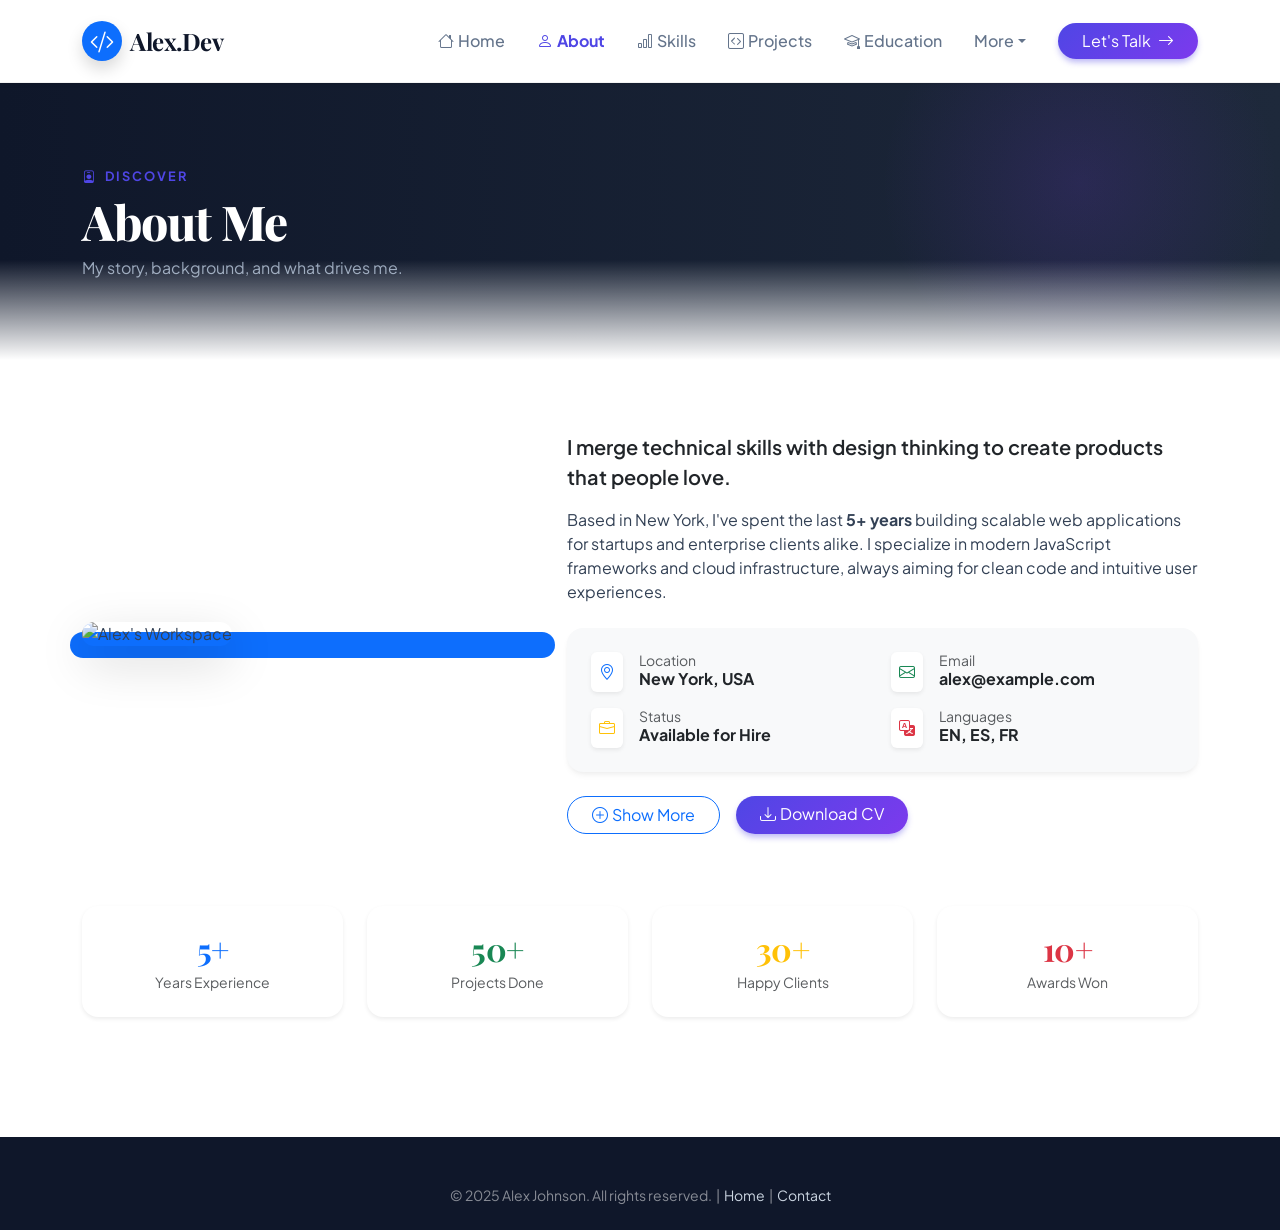
==== resume/about.html @ a3ba7acc "Initial commit" ====
<!DOCTYPE html>
<html lang="en">
<head>
  <meta charset="UTF-8" />
  <meta name="viewport" content="width=device-width, initial-scale=1.0" />
  <title>About – Alex Johnson</title>
  <link href="https://cdn.jsdelivr.net/npm/bootstrap@5.3.2/dist/css/bootstrap.min.css" rel="stylesheet">
  <link href="https://cdn.jsdelivr.net/npm/bootstrap-icons/font/bootstrap-icons.css" rel="stylesheet">
  <link href="css/style.css" rel="stylesheet">
</head>
<body>

  <!-- NAVBAR -->
  <nav class="navbar navbar-expand-lg sticky-top shadow-sm py-3">
    <div class="container">
      <a class="navbar-brand d-flex align-items-center gap-2" href="index.html">
        <div class="bg-primary text-white rounded-circle d-flex align-items-center justify-content-center shadow"
             style="width:40px;height:40px;"><i class="bi bi-code-slash"></i></div>
        Alex.Dev
      </a>
      <button class="navbar-toggler border-0" type="button" data-bs-toggle="collapse" data-bs-target="#navbarNav">
        <span class="navbar-toggler-icon"></span>
      </button>
      <div class="collapse navbar-collapse" id="navbarNav">
        <ul class="navbar-nav ms-auto align-items-lg-center">
          <li class="nav-item"><a class="nav-link px-3" href="index.html"><i class="bi bi-house me-1"></i>Home</a></li>
          <li class="nav-item"><a class="nav-link px-3 active" href="about.html"><i class="bi bi-person me-1"></i>About</a></li>
          <li class="nav-item"><a class="nav-link px-3" href="skills.html"><i class="bi bi-bar-chart me-1"></i>Skills</a></li>
          <li class="nav-item"><a class="nav-link px-3" href="projects.html"><i class="bi bi-code-square me-1"></i>Projects</a></li>
          <li class="nav-item"><a class="nav-link px-3" href="education.html"><i class="bi bi-mortarboard me-1"></i>Education</a></li>
          <li class="nav-item dropdown">
            <a class="nav-link dropdown-toggle px-3" href="#" data-bs-toggle="dropdown">More</a>
            <ul class="dropdown-menu border-0 shadow-lg rounded-3">
              <li><a class="dropdown-item py-2" href="gallery.html"><i class="bi bi-images me-2 text-primary"></i>Gallery</a></li>
              <li><a class="dropdown-item py-2" href="interactive.html"><i class="bi bi-toggles me-2 text-primary"></i>Interactive</a></li>
              <li><a class="dropdown-item py-2" href="contact.html"><i class="bi bi-envelope me-2 text-primary"></i>Contact</a></li>
            </ul>
          </li>
          <li class="nav-item ms-lg-3 mt-3 mt-lg-0">
            <a class="btn btn-primary rounded-pill px-4" href="contact.html">Let's Talk <i class="bi bi-arrow-right ms-1"></i></a>
          </li>
        </ul>
      </div>
    </div>
  </nav>

  <!-- PAGE HERO -->
  <section class="page-hero">
    <div class="container">
      <span class="section-label"><i class="bi bi-person-badge me-2"></i>Discover</span>
      <h1 class="page-hero-title mt-2">About Me</h1>
      <p class="page-hero-sub mt-2">My story, background, and what drives me.</p>
    </div>
    <div class="hero-fade"></div>
  </section>

  <!-- ABOUT SECTION -->
  <section class="py-5">
    <div class="container py-lg-4">
      <div class="row g-5 align-items-center">

        <!-- Image -->
        <div class="col-12 col-lg-5 position-relative">
          <div class="position-absolute top-0 start-0 w-100 h-100 bg-primary rounded-4 opacity-10"
               style="transform:translate(12px,12px);z-index:0"></div>
          <img
            src="https://images.unsplash.com/photo-1498050108023-c5249f4df085?ixlib=rb-4.0.3&auto=format&fit=crop&w=800&q=80"
            alt="Alex's Workspace"
            class="img-fluid rounded-4 shadow-lg position-relative"
          />
        </div>

        <!-- Content -->
        <div class="col-12 col-lg-7">
          <p class="lead text-dark fw-semibold">
            I merge technical skills with design thinking to create products that people love.
          </p>
          <p class="mb-4">
            Based in New York, I've spent the last <strong>5+ years</strong> building scalable web applications
            for startups and enterprise clients alike. I specialize in modern JavaScript frameworks and cloud
            infrastructure, always aiming for clean code and intuitive user experiences.
          </p>

          <!-- Info Grid -->
          <div class="card bg-light border-0 mb-4 p-4">
            <div class="row g-3">
              <div class="col-sm-6">
                <div class="d-flex align-items-center">
                  <div class="bg-white text-primary rounded shadow-sm p-2 me-3"><i class="bi bi-geo-alt"></i></div>
                  <div>
                    <small class="text-muted d-block lh-1">Location</small>
                    <strong class="text-dark">New York, USA</strong>
                  </div>
                </div>
              </div>
              <div class="col-sm-6">
                <div class="d-flex align-items-center">
                  <div class="bg-white text-success rounded shadow-sm p-2 me-3"><i class="bi bi-envelope"></i></div>
                  <div>
                    <small class="text-muted d-block lh-1">Email</small>
                    <strong class="text-dark">alex@example.com</strong>
                  </div>
                </div>
              </div>
              <div class="col-sm-6">
                <div class="d-flex align-items-center">
                  <div class="bg-white text-warning rounded shadow-sm p-2 me-3"><i class="bi bi-briefcase"></i></div>
                  <div>
                    <small class="text-muted d-block lh-1">Status</small>
                    <strong class="text-dark">Available for Hire</strong>
                  </div>
                </div>
              </div>
              <div class="col-sm-6">
                <div class="d-flex align-items-center">
                  <div class="bg-white text-danger rounded shadow-sm p-2 me-3"><i class="bi bi-translate"></i></div>
                  <div>
                    <small class="text-muted d-block lh-1">Languages</small>
                    <strong class="text-dark">EN, ES, FR</strong>
                  </div>
                </div>
              </div>
            </div>
          </div>

          <!-- Hidden extra info -->
          <div id="extra-info" class="d-none mb-4 p-3 border-start border-4 border-primary bg-light rounded-end">
            <p class="mb-0 text-dark">
              Beyond coding, I'm deeply involved in the open-source community and mentor junior developers.
              When I'm offline, you'll find me hiking upstate trails, doing photography, or playing chess in the park.
            </p>
          </div>

          <div class="d-flex gap-3">
            <button id="toggle-extra-info" class="btn btn-outline-primary rounded-pill px-4">
              <i class="bi bi-plus-circle me-1"></i>Show More
            </button>
            <a href="#" class="btn btn-primary rounded-pill px-4">
              <i class="bi bi-download me-1"></i>Download CV
            </a>
          </div>
        </div>
      </div>

      <!-- Stats Row -->
      <div class="row g-4 mt-5">
        <div class="col-6 col-md-3">
          <div class="card text-center p-4 shadow-sm">
            <h2 class="fw-bold text-primary mb-1">5+</h2>
            <p class="text-muted mb-0 small">Years Experience</p>
          </div>
        </div>
        <div class="col-6 col-md-3">
          <div class="card text-center p-4 shadow-sm">
            <h2 class="fw-bold text-success mb-1">50+</h2>
            <p class="text-muted mb-0 small">Projects Done</p>
          </div>
        </div>
        <div class="col-6 col-md-3">
          <div class="card text-center p-4 shadow-sm">
            <h2 class="fw-bold text-warning mb-1">30+</h2>
            <p class="text-muted mb-0 small">Happy Clients</p>
          </div>
        </div>
        <div class="col-6 col-md-3">
          <div class="card text-center p-4 shadow-sm">
            <h2 class="fw-bold text-danger mb-1">10+</h2>
            <p class="text-muted mb-0 small">Awards Won</p>
          </div>
        </div>
      </div>
    </div>
  </section>

  <!-- FOOTER -->
  <footer class="pt-5 pb-4 mt-5">
    <div class="container">
      <div class="text-center text-white-50 small">
        &copy; 2025 Alex Johnson. All rights reserved. &nbsp;|&nbsp;
        <a href="index.html" class="footer-link">Home</a> &nbsp;|&nbsp;
        <a href="contact.html" class="footer-link">Contact</a>
      </div>
    </div>
  </footer>

  <script src="https://code.jquery.com/jquery-3.6.0.min.js"></script>
  <script src="https://cdn.jsdelivr.net/npm/bootstrap@5.3.2/dist/js/bootstrap.bundle.min.js"></script>
  <script src="js/script.js"></script>
</body>
</html>
---- resume/css/style.css ----
@import url('https://fonts.googleapis.com/css2?family=Plus+Jakarta+Sans:wght@300;400;500;600;700;800&family=Playfair+Display:ital,wght@0,600;0,700;1,600&display=swap');

:root {
  --primary-gradient: linear-gradient(135deg, #4f46e5 0%, #7c3aed 100%);
  --secondary-gradient: linear-gradient(135deg, #0ea5e9 0%, #2563eb 100%);
  --dark-gradient: linear-gradient(to right, #0f172a, #1e293b);
  --accent-color: #f59e0b;
  --bg-light: #f8fafc;
  --text-main: #334155;
  --text-heading: #0f172a;
}

html {
  scroll-behavior: smooth;
  scroll-padding-top: 80px;
}

body {
  font-family: 'Plus Jakarta Sans', sans-serif;
  color: var(--text-main);
  background-color: #ffffff;
}

h1, h2, h3, h4, h5, h6, .navbar-brand {
  font-family: 'Playfair Display', serif;
  color: var(--text-heading);
  letter-spacing: -0.02em;
}

/* ─── NAVBAR ─────────────────────────────────────── */
.navbar {
  background: rgba(255, 255, 255, 0.95) !important;
  backdrop-filter: blur(10px);
  border-bottom: 1px solid rgba(0, 0, 0, 0.05);
  transition: all 0.3s ease;
}
.navbar-brand {
  color: var(--text-heading) !important;
  font-weight: 700;
  font-size: 1.5rem;
}
.nav-link {
  color: #64748b !important;
  font-weight: 500;
  transition: color 0.2s;
  font-family: 'Plus Jakarta Sans', sans-serif;
}
.nav-link:hover,
.nav-link.active {
  color: #4f46e5 !important;
}
.nav-link.active {
  font-weight: 700;
}

/* ─── HERO ────────────────────────────────────────── */
.hero-section {
  background: var(--dark-gradient);
  min-height: 100vh;
  display: flex;
  align-items: center;
  position: relative;
  overflow: hidden;
}
.hero-section::before {
  content: '';
  position: absolute;
  width: 600px;
  height: 600px;
  background: radial-gradient(circle, rgba(124, 58, 237, 0.2) 0%, rgba(0, 0, 0, 0) 70%);
  top: -200px;
  right: -100px;
  border-radius: 50%;
}
.hero-title {
  font-size: 4.5rem;
  font-weight: 800;
  line-height: 1.1;
  color: #ffffff;
}
.hero-subtitle {
  font-family: 'Plus Jakarta Sans', sans-serif;
  color: #cbd5e1;
  font-weight: 300;
  font-size: 1.25rem;
}
.profile-img-container {
  position: relative;
  z-index: 1;
}
.profile-img-container::after {
  content: '';
  position: absolute;
  inset: -15px;
  background: var(--primary-gradient);
  border-radius: 50%;
  z-index: -1;
  opacity: 0.5;
  filter: blur(20px);
  animation: pulse 4s cubic-bezier(0.4, 0, 0.6, 1) infinite;
}
@keyframes pulse {
  0%, 100% { opacity: 0.5; transform: scale(1); }
  50%       { opacity: 0.8; transform: scale(1.05); }
}
.profile-img {
  width: 280px;
  height: 280px;
  object-fit: cover;
  border: 4px solid rgba(255, 255, 255, 0.2);
  box-shadow: 0 25px 50px -12px rgba(0, 0, 0, 0.5);
}
.hero-fade {
  position: absolute;
  bottom: 0;
  left: 0;
  width: 100%;
  height: 100px;
  background: linear-gradient(to bottom, transparent, #ffffff);
}

/* ─── SECTION TITLES ──────────────────────────────── */
.section-title {
  font-size: 2.5rem;
  font-weight: 700;
  margin-bottom: 1rem;
  position: relative;
  display: inline-block;
}
.section-title::after {
  content: '';
  position: absolute;
  bottom: 5px;
  left: 0;
  width: 40%;
  height: 8px;
  background: rgba(79, 70, 229, 0.2);
  z-index: -1;
  border-radius: 4px;
}
.section-label {
  font-family: 'Plus Jakarta Sans', sans-serif;
  font-size: 0.8rem;
  font-weight: 700;
  text-transform: uppercase;
  letter-spacing: 2px;
  color: #4f46e5;
}

/* ─── PAGE HERO (non-home pages) ─────────────────── */
.page-hero {
  background: var(--dark-gradient);
  padding: 5rem 0 4rem;
  position: relative;
  overflow: hidden;
}
.page-hero::before {
  content: '';
  position: absolute;
  width: 400px;
  height: 400px;
  background: radial-gradient(circle, rgba(124, 58, 237, 0.15) 0%, transparent 70%);
  top: -100px;
  right: 0;
  border-radius: 50%;
}
.page-hero-title {
  font-size: 3rem;
  font-weight: 800;
  color: #ffffff;
  line-height: 1.1;
}
.page-hero-sub {
  color: #94a3b8;
  font-family: 'Plus Jakarta Sans', sans-serif;
}

/* ─── CARDS ───────────────────────────────────────── */
.card {
  border: none;
  border-radius: 1rem;
  transition: all 0.3s cubic-bezier(0.4, 0, 0.2, 1);
  background: #ffffff;
  box-shadow: 0 4px 6px -1px rgba(0, 0, 0, 0.05), 0 2px 4px -1px rgba(0, 0, 0, 0.03);
}
.transform-up {
  transform: translateY(-8px);
  box-shadow: 0 20px 25px -5px rgba(0, 0, 0, 0.1), 0 10px 10px -5px rgba(0, 0, 0, 0.04) !important;
}

/* ─── SKILLS ──────────────────────────────────────── */
.skill-bar {
  height: 12px;
  border-radius: 10px;
  background-color: #e2e8f0;
  overflow: hidden;
}
.progress-bar {
  border-radius: 10px;
  position: relative;
  overflow: hidden;
}
.progress-bar::after {
  content: '';
  position: absolute;
  top: 0; right: 0; bottom: 0; left: 0;
  background: linear-gradient(90deg, rgba(255,255,255,0) 0%, rgba(255,255,255,0.3) 50%, rgba(255,255,255,0) 100%);
  animation: shimmer 2s infinite;
}
@keyframes shimmer {
  0%   { transform: translateX(-100%); }
  100% { transform: translateX(100%); }
}

/* ─── TIMELINE ────────────────────────────────────── */
.timeline-item {
  position: relative;
  padding-left: 2rem;
  margin-bottom: 2rem;
  border-left: 2px solid #e2e8f0;
}
.timeline-item::before {
  content: '';
  position: absolute;
  left: -0.45rem;
  top: 0.25rem;
  width: 12px;
  height: 12px;
  border-radius: 50%;
  background: #4f46e5;
  border: 2px solid #fff;
  box-shadow: 0 0 0 3px rgba(79, 70, 229, 0.2);
}

/* ─── GALLERY / CAROUSEL ──────────────────────────── */
.gallery-img {
  height: 450px;
  object-fit: cover;
  width: 100%;
  border-radius: 1rem;
}
.carousel-caption {
  background: linear-gradient(to top, rgba(0, 0, 0, 0.8), transparent);
  bottom: 0;
  left: 0;
  right: 0;
  padding: 2rem;
  border-radius: 0 0 1rem 1rem;
}

/* ─── BUTTONS ─────────────────────────────────────── */
.btn-primary {
  background: var(--primary-gradient);
  border: none;
  box-shadow: 0 4px 6px -1px rgba(79, 70, 229, 0.4);
  transition: all 0.2s ease;
}
.btn-primary:hover {
  background: linear-gradient(135deg, #4338ca 0%, #6d28d9 100%);
  box-shadow: 0 10px 15px -3px rgba(79, 70, 229, 0.5);
  transform: translateY(-1px);
}
.btn-warning {
  background-color: var(--accent-color);
  border: none;
  color: #fff;
  box-shadow: 0 4px 6px -1px rgba(245, 158, 11, 0.4);
  transition: all 0.2s ease;
}
.btn-warning:hover {
  background-color: #d97706;
  color: #fff;
  transform: translateY(-1px);
  box-shadow: 0 10px 15px -3px rgba(245, 158, 11, 0.5);
}

/* ─── FORMS ───────────────────────────────────────── */
.form-control,
.form-select {
  padding: 0.75rem 1.25rem;
  border-radius: 0.5rem;
  border: 1px solid #cbd5e1;
  background-color: #f8fafc;
  transition: all 0.2s;
}
.form-control:focus,
.form-select:focus {
  border-color: #4f46e5;
  box-shadow: 0 0 0 0.25rem rgba(79, 70, 229, 0.25);
  background-color: #ffffff;
}
.input-group-text {
  background-color: #f1f5f9;
  border-color: #cbd5e1;
  color: #64748b;
}

/* ─── TABLE ───────────────────────────────────────── */
.table-custom th {
  background: #f8fafc;
  color: #475569;
  font-weight: 600;
  text-transform: uppercase;
  font-size: 0.8rem;
  letter-spacing: 1px;
  border-bottom: 2px solid #e2e8f0;
  padding: 1rem;
  font-family: 'Plus Jakarta Sans', sans-serif;
}
.table-custom td {
  padding: 1rem;
  vertical-align: middle;
  border-bottom: 1px solid #f1f5f9;
}

/* ─── FOOTER ──────────────────────────────────────── */
footer {
  background: #0f172a;
  color: #94a3b8;
}
.footer-link {
  color: #cbd5e1;
  text-decoration: none;
  transition: color 0.2s;
}
.footer-link:hover {
  color: #38bdf8;
}

/* ─── MISC ────────────────────────────────────────── */
.bg-alternate { background-color: var(--bg-light); }
.custom-badge {
  padding: 0.5rem 1rem;
  border-radius: 2rem;
  font-weight: 500;
  letter-spacing: 0.5px;
}
.dark-toggle {
  background: var(--dark-gradient) !important;
  color: #fff !important;
  border-color: #334155 !important;
}
.accordion-button:focus { box-shadow: none; }
.accordion-button:not(.collapsed) { color: #4f46e5; background-color: #eef2ff; }

@media (max-width: 767px) {
  .hero-title { font-size: 2.8rem; }
  .page-hero-title { font-size: 2rem; }
  .section-title { font-size: 2rem; }
}
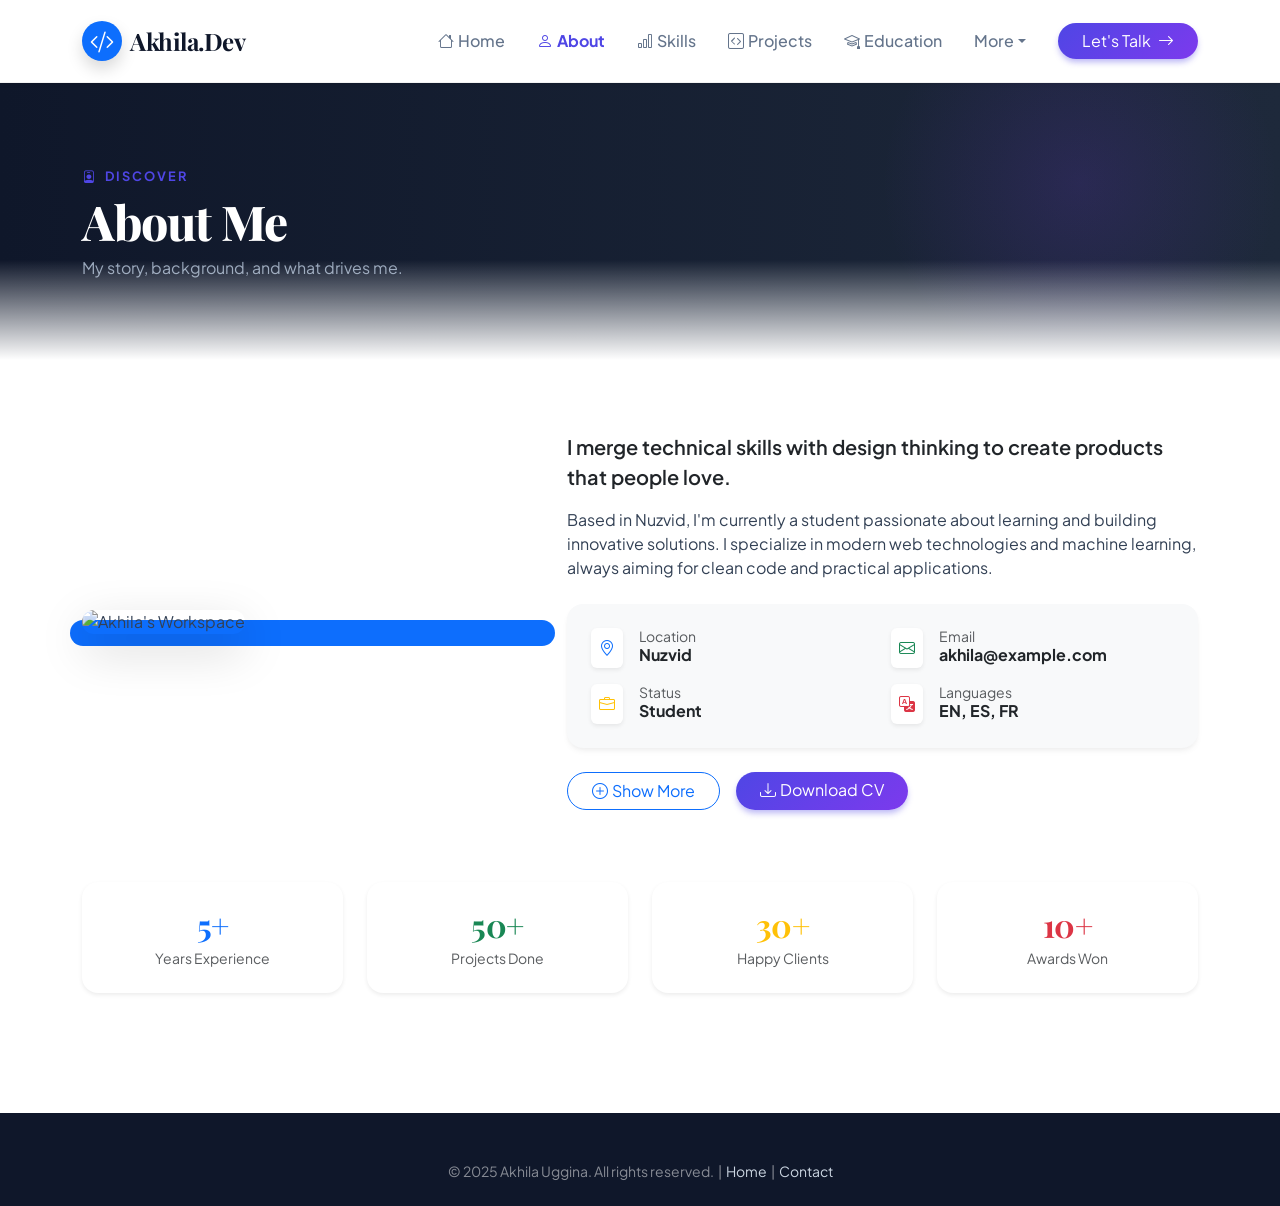
==== commit e53ef9f2: "changed" ====
--- a/resume/about.html
+++ b/resume/about.html
@@ -3,7 +3,7 @@
 <head>
   <meta charset="UTF-8" />
   <meta name="viewport" content="width=device-width, initial-scale=1.0" />
-  <title>About – Alex Johnson</title>
+  <title>About – Akhila Uggina</title>
   <link href="https://cdn.jsdelivr.net/npm/bootstrap@5.3.2/dist/css/bootstrap.min.css" rel="stylesheet">
   <link href="https://cdn.jsdelivr.net/npm/bootstrap-icons/font/bootstrap-icons.css" rel="stylesheet">
   <link href="css/style.css" rel="stylesheet">
@@ -16,7 +16,7 @@
       <a class="navbar-brand d-flex align-items-center gap-2" href="index.html">
         <div class="bg-primary text-white rounded-circle d-flex align-items-center justify-content-center shadow"
              style="width:40px;height:40px;"><i class="bi bi-code-slash"></i></div>
-        Alex.Dev
+        Akhila.Dev
       </a>
       <button class="navbar-toggler border-0" type="button" data-bs-toggle="collapse" data-bs-target="#navbarNav">
         <span class="navbar-toggler-icon"></span>
@@ -65,7 +65,7 @@
                style="transform:translate(12px,12px);z-index:0"></div>
           <img
             src="https://images.unsplash.com/photo-1498050108023-c5249f4df085?ixlib=rb-4.0.3&auto=format&fit=crop&w=800&q=80"
-            alt="Alex's Workspace"
+            alt="Akhila's Workspace"
             class="img-fluid rounded-4 shadow-lg position-relative"
           />
         </div>
@@ -76,9 +76,9 @@
             I merge technical skills with design thinking to create products that people love.
           </p>
           <p class="mb-4">
-            Based in New York, I've spent the last <strong>5+ years</strong> building scalable web applications
-            for startups and enterprise clients alike. I specialize in modern JavaScript frameworks and cloud
-            infrastructure, always aiming for clean code and intuitive user experiences.
+            Based in Nuzvid, I'm currently a student passionate about learning and building innovative solutions.
+            I specialize in modern web technologies and machine learning, always aiming for clean code and
+            practical applications.
           </p>
 
           <!-- Info Grid -->
@@ -89,7 +89,7 @@
                   <div class="bg-white text-primary rounded shadow-sm p-2 me-3"><i class="bi bi-geo-alt"></i></div>
                   <div>
                     <small class="text-muted d-block lh-1">Location</small>
-                    <strong class="text-dark">New York, USA</strong>
+                    <strong class="text-dark">Nuzvid</strong>
                   </div>
                 </div>
               </div>
@@ -98,7 +98,7 @@
                   <div class="bg-white text-success rounded shadow-sm p-2 me-3"><i class="bi bi-envelope"></i></div>
                   <div>
                     <small class="text-muted d-block lh-1">Email</small>
-                    <strong class="text-dark">alex@example.com</strong>
+                    <strong class="text-dark">akhila@example.com</strong>
                   </div>
                 </div>
               </div>
@@ -107,7 +107,7 @@
                   <div class="bg-white text-warning rounded shadow-sm p-2 me-3"><i class="bi bi-briefcase"></i></div>
                   <div>
                     <small class="text-muted d-block lh-1">Status</small>
-                    <strong class="text-dark">Available for Hire</strong>
+                    <strong class="text-dark">Student</strong>
                   </div>
                 </div>
               </div>
@@ -176,7 +176,7 @@
   <footer class="pt-5 pb-4 mt-5">
     <div class="container">
       <div class="text-center text-white-50 small">
-        &copy; 2025 Alex Johnson. All rights reserved. &nbsp;|&nbsp;
+        &copy; 2025 Akhila Uggina. All rights reserved. &nbsp;|&nbsp;
         <a href="index.html" class="footer-link">Home</a> &nbsp;|&nbsp;
         <a href="contact.html" class="footer-link">Contact</a>
       </div>
